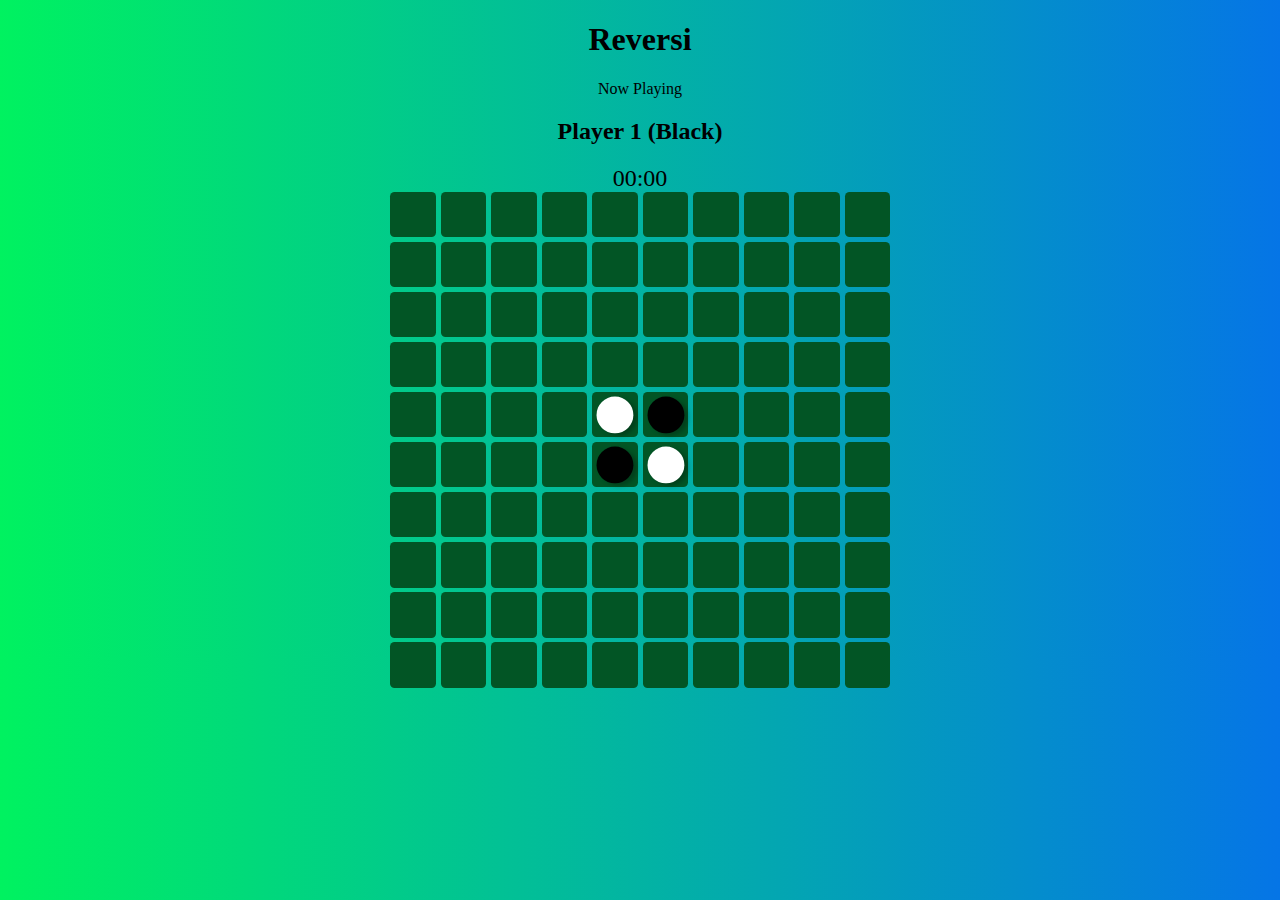
==== public/index.html @ 56759686 "Add swapping algorithm, make turns, change colors between turns" ====
<!DOCTYPE html>
<html lang="en">
  <head>
    <link rel="stylesheet" type="text/css" href="style.css">
    <title>Reversi</title>
  </head>
  <body>
    <h1>Reversi</h1>
    <span>Now Playing</span>
    <h2 class="player-field"></h2>
    <div class="timer">
      <span class="minutes">00</span>:<span class="seconds">00</span>
    </div>
    <div class="wrapper">
    </div>
    <script src="script.js"></script>
  </body>
</html>
---- public/style.css ----
body {
  text-align: center;
  font-family: 'Avenir';
  background: #00f260;
  background: -webkit-linear-gradient(to right, #00f260, #0575e6);
  background: linear-gradient(to right, #00f260, #0575e6);
}

.wrapper {
  display: grid;
  grid-gap: 1%;
  max-width: 500px;
  margin: 0 auto;
  grid-template-columns: repeat(10, 1fr) ;
  color: #444;
}

.square {
  position: relative;
  background-color: #025525;
  border-radius: 10%;
  padding-top: 100%;
  font-size: 150%;
}

.square > span {
  content: '';
  position: absolute;
  top: 0;
  left: 0;
  display: inline-block;
  padding-top: 100%;
  border-radius: 50%;
  width: 100%;
  transform: scale(0.8);
  transition: all 0.3s ease;
}

.white span,
.black span {
  box-shadow: 5px 3px 5px 0px rgba(0,0,0,0.25);
}

.white span {
  background-color: #fff;
}

.black span {
  background-color: #000;
}

.timer {
  font-size: 1.5em;
}

.legal-white span,
.legal-black span {
  opacity: 0.25;
  cursor: pointer;
}

.legal-white:hover span {
  background-color: #fff;
}

.legal-black:hover span {
  background-color: #000;
}

.player-field {
  padding-top: 0;
}
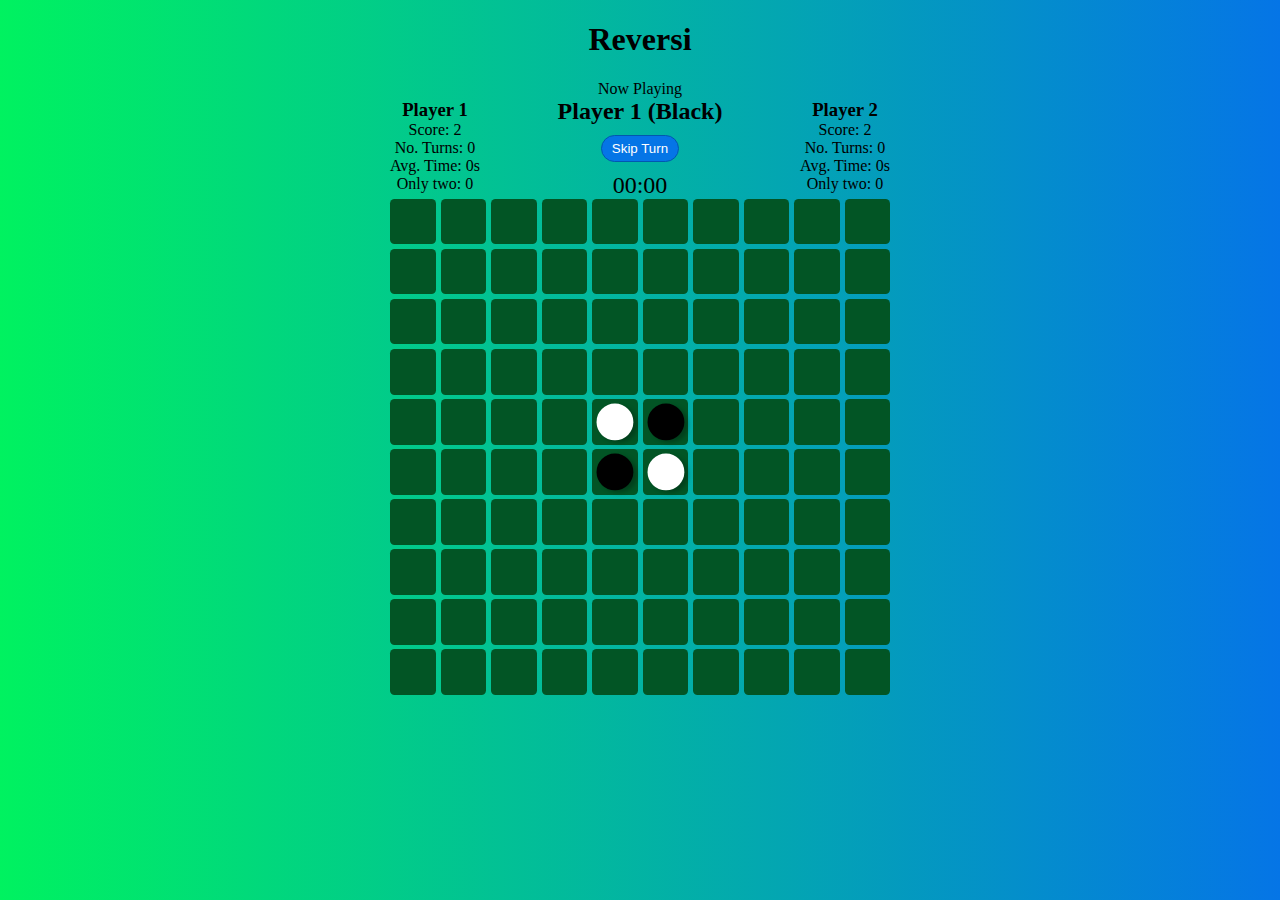
==== commit 4d6a2309: "Add stats, skip button" ====
--- a/public/index.html
+++ b/public/index.html
@@ -5,14 +5,39 @@
     <title>Reversi</title>
   </head>
   <body>
-    <h1>Reversi</h1>
-    <span>Now Playing</span>
-    <h2 class="player-field"></h2>
-    <div class="timer">
-      <span class="minutes">00</span>:<span class="seconds">00</span>
+    <div class="container">
+      <h1>Reversi</h1>
+      <div class="stats">
+        <div class="stats-a">
+          <h3>Player 1</h3>
+          <div>Score: <span class="score"></span></div>
+          <div>No. Turns: <span class="turns"></span></div>
+          <div>Avg. Time: <span class="avg-time"></span></div>
+          <div>Only two: <span class="only-two"></span></div>
+        </div>
+
+        <div class="stats-general">
+          <span>Now Playing</span>
+          <h2 class="player-field"></h2>
+          <button class="skip-button">Skip Turn</button>
+          <div class="timer">
+            <span class="minutes">00</span>:<span class="seconds">00</span>
+          </div>
+        </div>
+
+        <div class="stats-b">
+          <h3>Player 2</h3>
+          <div>Score: <span class="score"></span></div>
+          <div>No. Turns: <span class="turns"></span></div>
+          <div>Avg. Time: <span class="avg-time"></span></div>
+          <div>Only two: <span class="only-two"></span></div>
+        </div>
+      </div>
+
+      <div class="grid-wrapper"></div>
+
     </div>
-    <div class="wrapper">
-    </div>
+
     <script src="script.js"></script>
   </body>
 </html>--- a/public/style.css
+++ b/public/style.css
@@ -6,11 +6,14 @@
   background: linear-gradient(to right, #00f260, #0575e6);
 }
 
-.wrapper {
+.container {
+  max-width: 500px;
+  margin: 0 auto;
+}
+
+.grid-wrapper {
   display: grid;
   grid-gap: 1%;
-  max-width: 500px;
-  margin: 0 auto;
   grid-template-columns: repeat(10, 1fr) ;
   color: #444;
 }
@@ -19,19 +22,23 @@
   position: relative;
   background-color: #025525;
   border-radius: 10%;
-  padding-top: 100%;
   font-size: 150%;
 }
 
+.square:after {
+  padding-top: 100%;
+  content: '';
+  display: block;
+}
+
 .square > span {
-  content: '';
   position: absolute;
   top: 0;
   left: 0;
-  display: inline-block;
-  padding-top: 100%;
+  display: block;
   border-radius: 50%;
   width: 100%;
+  height: 100%;
   transform: scale(0.8);
   transition: all 0.3s ease;
 }
@@ -68,5 +75,33 @@
 }
 
 .player-field {
-  padding-top: 0;
+  margin: 0;
+}
+
+.stats {
+  display: inline-flex;
+  justify-content: space-between;
+  width: 100%;
+}
+
+h3 {
+  margin-bottom: 0;
+}
+
+.skip-button {
+  margin: 10px;
+  border: 1px solid #0158af;
+  border-radius: 20px;
+  background-color: #0575e6;
+  color: #fff;
+  padding: 5px 10px;
+  cursor: pointer;
+}
+
+.skip-button:focus {
+  outline: 0;
+}
+
+.skip-button:hover {
+  background-color: #0158af
 }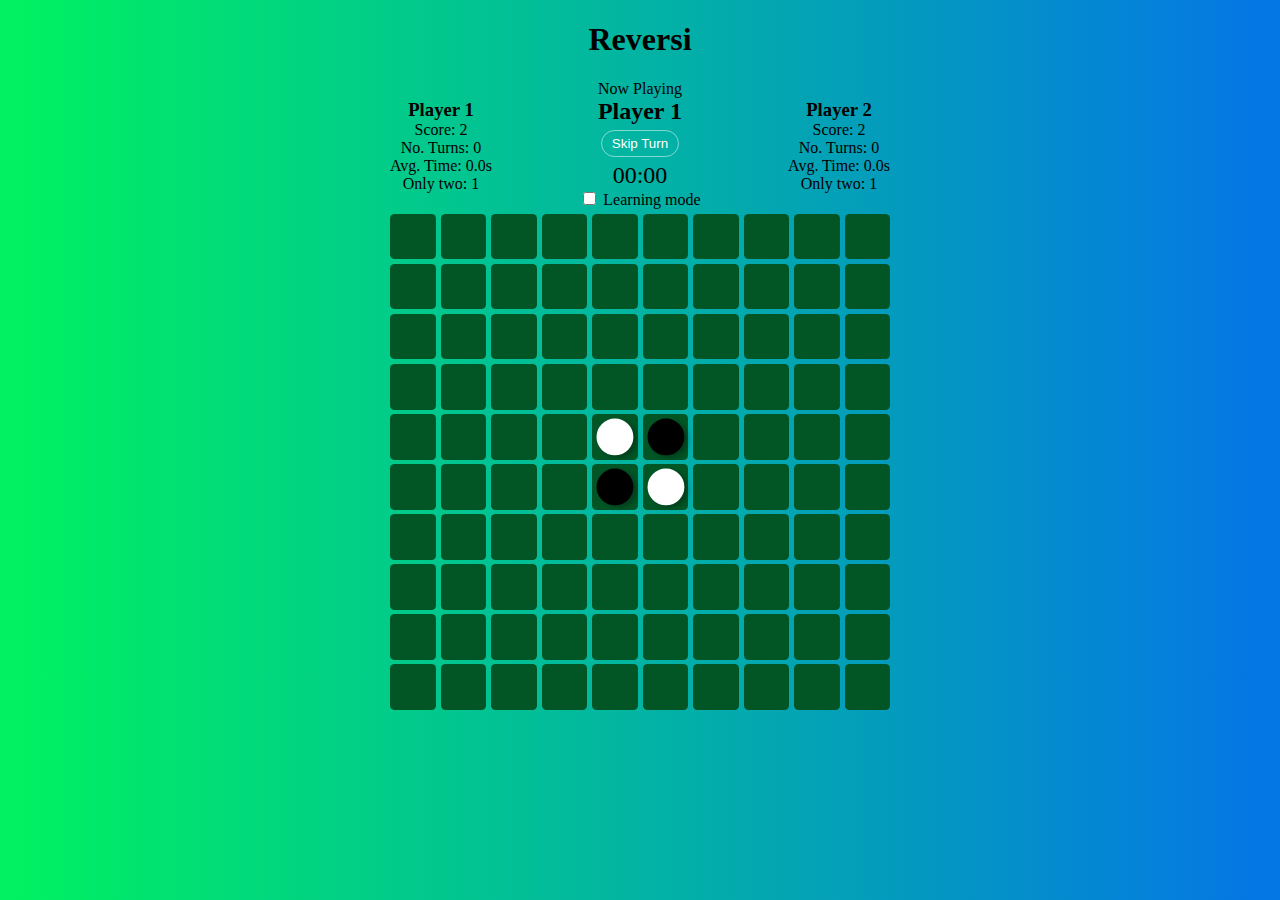
==== commit f8a9f794: "Add learning mode button and game over" ====
--- a/public/index.html
+++ b/public/index.html
@@ -17,11 +17,20 @@
         </div>
 
         <div class="stats-general">
-          <span>Now Playing</span>
-          <h2 class="player-field"></h2>
-          <button class="skip-button">Skip Turn</button>
-          <div class="timer">
-            <span class="minutes">00</span>:<span class="seconds">00</span>
+          <div class="game-on">
+              <span>Now Playing</span>
+              <h2 class="player-field"></h2>
+              <button class="game-button skip">Skip Turn</button>
+              <div class="timer">
+                <span class="minutes">00</span>:<span class="seconds">00</span>
+              </div>
+              <div class="learning-mode"><input type="checkbox" /> Learning mode</div>
+          </div>
+
+          <div class="game-over">
+              <span>Game Over!</span>
+              <h2 class="winner"></h2>
+              <button class="game-button reset">New Game?</button>
           </div>
         </div>
 
--- a/public/style.css
+++ b/public/style.css
@@ -74,7 +74,8 @@
   background-color: #000;
 }
 
-.player-field {
+.player-field,
+.winner {
   margin: 0;
 }
 
@@ -84,24 +85,37 @@
   width: 100%;
 }
 
+.white-text {
+  color: #fff;
+}
+
 h3 {
   margin-bottom: 0;
 }
 
-.skip-button {
-  margin: 10px;
-  border: 1px solid #0158af;
+.game-button {
+  margin: 5px;
+  border: 1px solid rgb(255, 255, 255, 0.5);
   border-radius: 20px;
-  background-color: #0575e6;
+  background-color: rgb(5, 117, 230, 0);
   color: #fff;
   padding: 5px 10px;
   cursor: pointer;
 }
 
-.skip-button:focus {
+.game-button:focus {
   outline: 0;
 }
 
-.skip-button:hover {
-  background-color: #0158af
-}+.game-button:hover {
+  background-color: rgb(5, 117, 230, 0.3)
+}
+
+.game-over {
+  display: none;
+}
+
+.learning-mode {
+  display: block;
+  margin-bottom: 5px;
+}
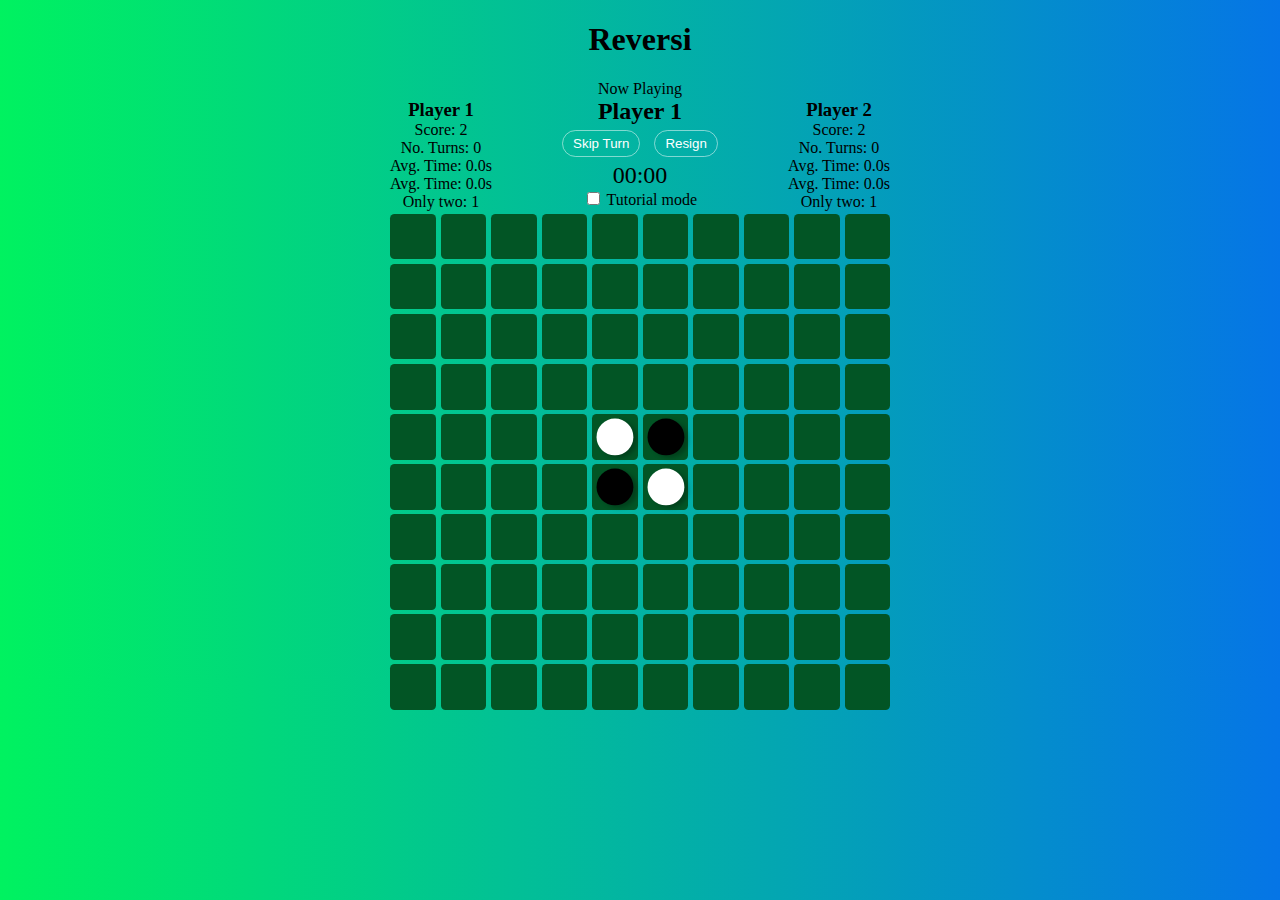
==== commit bc2f69d5: "Add resign button" ====
--- a/public/index.html
+++ b/public/index.html
@@ -13,6 +13,7 @@
           <div>Score: <span class="score"></span></div>
           <div>No. Turns: <span class="turns"></span></div>
           <div>Avg. Time: <span class="avg-time"></span></div>
+          <div>Avg. Time: <span class="total-avg-time"></span></div>
           <div>Only two: <span class="only-two"></span></div>
         </div>
 
@@ -21,10 +22,11 @@
               <span>Now Playing</span>
               <h2 class="player-field"></h2>
               <button class="game-button skip">Skip Turn</button>
+              <button class="game-button resign">Resign</button>
               <div class="timer">
                 <span class="minutes">00</span>:<span class="seconds">00</span>
               </div>
-              <div class="learning-mode"><input type="checkbox" /> Learning mode</div>
+              <div class="learning-mode"><input type="checkbox" /> Tutorial mode</div>
           </div>
 
           <div class="game-over">
@@ -39,6 +41,7 @@
           <div>Score: <span class="score"></span></div>
           <div>No. Turns: <span class="turns"></span></div>
           <div>Avg. Time: <span class="avg-time"></span></div>
+          <div>Avg. Time: <span class="total-avg-time"></span></div>
           <div>Only two: <span class="only-two"></span></div>
         </div>
       </div>
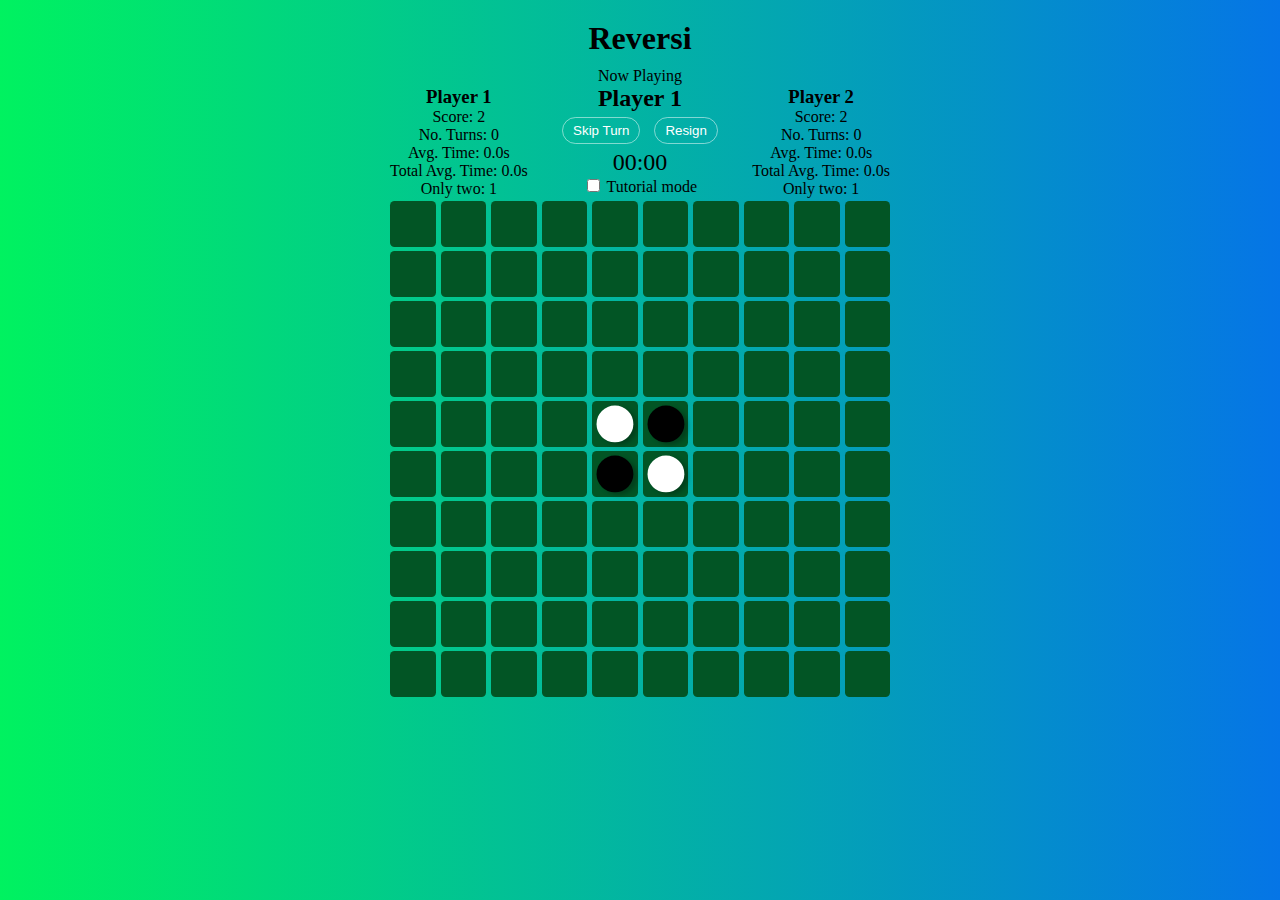
==== commit f96e22de: "Fix labels" ====
--- a/public/index.html
+++ b/public/index.html
@@ -13,7 +13,7 @@
           <div>Score: <span class="score"></span></div>
           <div>No. Turns: <span class="turns"></span></div>
           <div>Avg. Time: <span class="avg-time"></span></div>
-          <div>Avg. Time: <span class="total-avg-time"></span></div>
+          <div>Total Avg. Time: <span class="total-avg-time"></span></div>
           <div>Only two: <span class="only-two"></span></div>
         </div>
 
@@ -41,7 +41,7 @@
           <div>Score: <span class="score"></span></div>
           <div>No. Turns: <span class="turns"></span></div>
           <div>Avg. Time: <span class="avg-time"></span></div>
-          <div>Avg. Time: <span class="total-avg-time"></span></div>
+          <div>Total Avg. Time: <span class="total-avg-time"></span></div>
           <div>Only two: <span class="only-two"></span></div>
         </div>
       </div>
--- a/public/style.css
+++ b/public/style.css
@@ -9,6 +9,10 @@
 .container {
   max-width: 500px;
   margin: 0 auto;
+}
+
+h1 {
+  margin: 20px 0 10px 0;
 }
 
 .grid-wrapper {
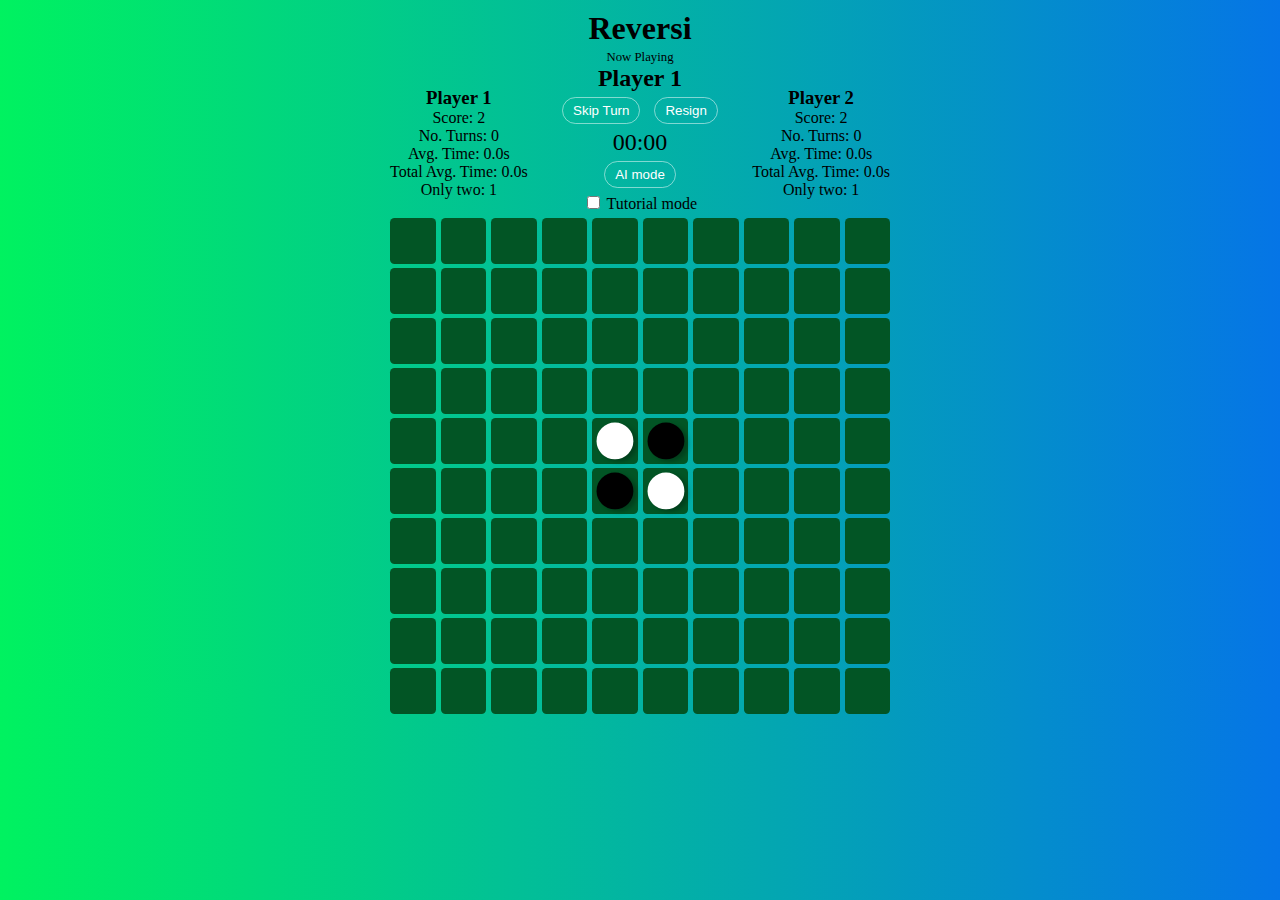
==== commit 1f7a45e1: "Add ai mode" ====
--- a/public/index.html
+++ b/public/index.html
@@ -26,7 +26,8 @@
               <div class="timer">
                 <span class="minutes">00</span>:<span class="seconds">00</span>
               </div>
-              <div class="learning-mode"><input type="checkbox" /> Tutorial mode</div>
+              <button class="game-button ai">AI mode</button>
+              <div class="tutorial-mode"><label for="tutorial-checkbox"><input id="tutorial-checkbox" type="checkbox" /> Tutorial mode</label></div>
           </div>
 
           <div class="game-over">
--- a/public/style.css
+++ b/public/style.css
@@ -12,7 +12,7 @@
 }
 
 h1 {
-  margin: 20px 0 10px 0;
+  margin: 10px 0 0 0;
 }
 
 .grid-wrapper {
@@ -43,13 +43,13 @@
   border-radius: 50%;
   width: 100%;
   height: 100%;
-  transform: scale(0.8);
-  transition: all 0.3s ease;
+  transform: scale(.8);
+  transition: all .3s ease;
 }
 
 .white span,
 .black span {
-  box-shadow: 5px 3px 5px 0px rgba(0,0,0,0.25);
+  box-shadow: 5px 3px 5px 0px rgba(0, 0, 0, .25);
 }
 
 .white span {
@@ -66,16 +66,28 @@
 
 .legal-white span,
 .legal-black span {
-  opacity: 0.25;
   cursor: pointer;
 }
 
 .legal-white:hover span {
-  background-color: #fff;
+  background-color: rgba(255, 255, 255, .25);
 }
 
 .legal-black:hover span {
-  background-color: #000;
+  background-color: rgba(0, 0, 0, .25);
+}
+
+.legal-black:hover span.hint,
+.legal-white:hover span.hint {
+  line-height: 200%;
+}
+
+.legal-white:hover span.hint {
+  color: rgba(255, 255, 255, 1);
+}
+
+.legal-black:hover span.hint {
+  color: rgba(0, 0, 0, 1);
 }
 
 .player-field,
@@ -94,12 +106,13 @@
 }
 
 h3 {
+  margin-top: 40px;
   margin-bottom: 0;
 }
 
 .game-button {
   margin: 5px;
-  border: 1px solid rgb(255, 255, 255, 0.5);
+  border: 1px solid rgb(255, 255, 255, .5);
   border-radius: 20px;
   background-color: rgb(5, 117, 230, 0);
   color: #fff;
@@ -112,14 +125,32 @@
 }
 
 .game-button:hover {
-  background-color: rgb(5, 117, 230, 0.3)
+  background-color: rgb(5, 117, 230, .3)
 }
 
 .game-over {
   display: none;
 }
 
-.learning-mode {
-  display: block;
+.game-on > span {
+  font-size: 0.8em;
+}
+
+.tutorial-mode {
   margin-bottom: 5px;
 }
+
+.tutorial-mode label,
+.tutorial-mode input {
+  cursor: pointer;
+}
+
+.tutorial-mode input {
+  outline: 0;
+}
+
+@media(max-width: 486px) {
+  .hint {
+    font-size: 0.85em;
+  }
+}
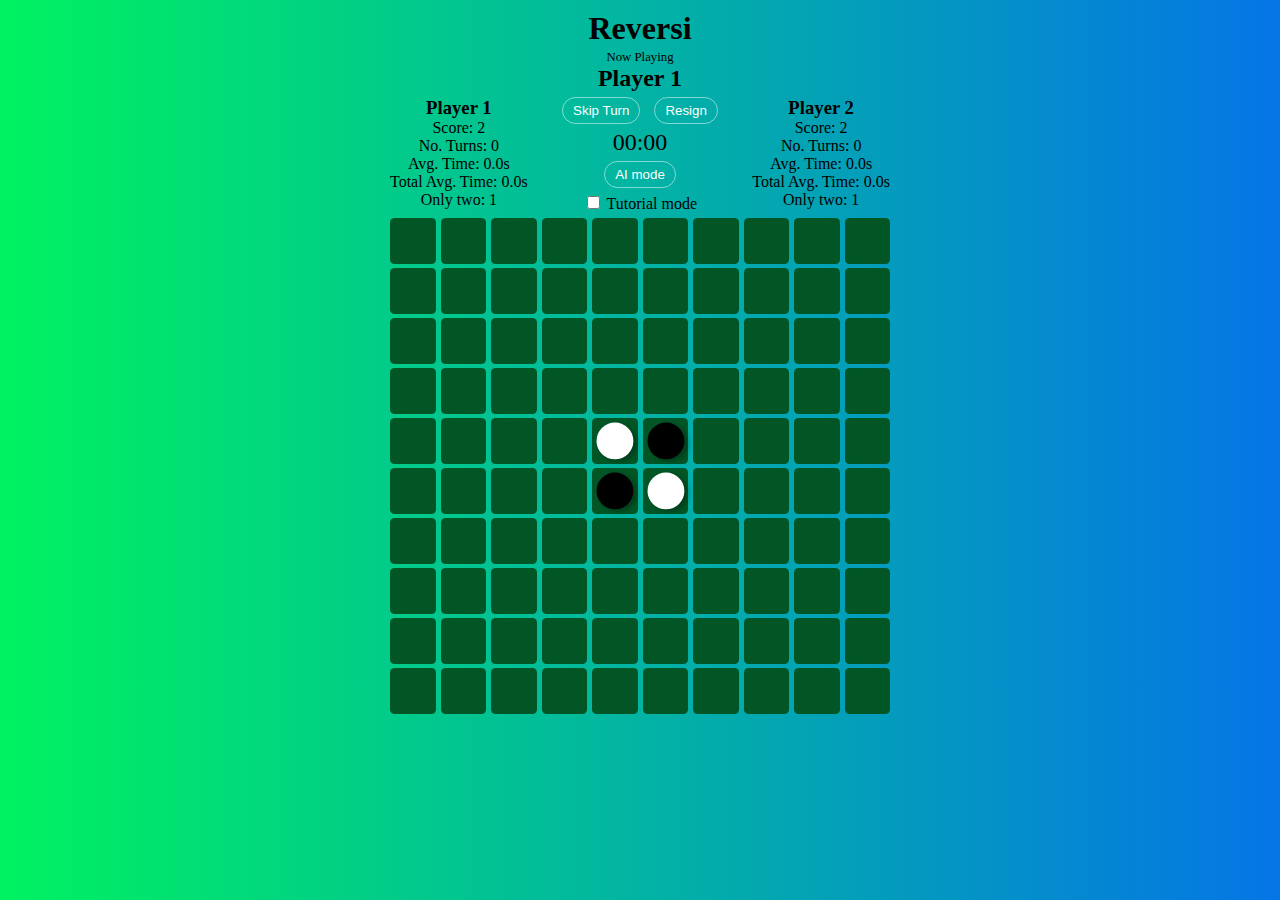
==== commit e1fbd80f: "Split to consts file + some refactoring" ====
--- a/public/index.html
+++ b/public/index.html
@@ -8,7 +8,7 @@
     <div class="container">
       <h1>Reversi</h1>
       <div class="stats">
-        <div class="stats-a">
+        <div class="stats-1">
           <h3>Player 1</h3>
           <div>Score: <span class="score"></span></div>
           <div>No. Turns: <span class="turns"></span></div>
@@ -37,7 +37,7 @@
           </div>
         </div>
 
-        <div class="stats-b">
+        <div class="stats-2">
           <h3>Player 2</h3>
           <div>Score: <span class="score"></span></div>
           <div>No. Turns: <span class="turns"></span></div>
@@ -51,6 +51,7 @@
 
     </div>
 
-    <script src="script.js"></script>
+    <script type="text/javascript" src="consts.js"></script>
+    <script type="text/javascript" src="script.js"></script>
   </body>
 </html>--- a/public/style.css
+++ b/public/style.css
@@ -106,7 +106,7 @@
 }
 
 h3 {
-  margin-top: 40px;
+  margin-top: 50px;
   margin-bottom: 0;
 }
 
